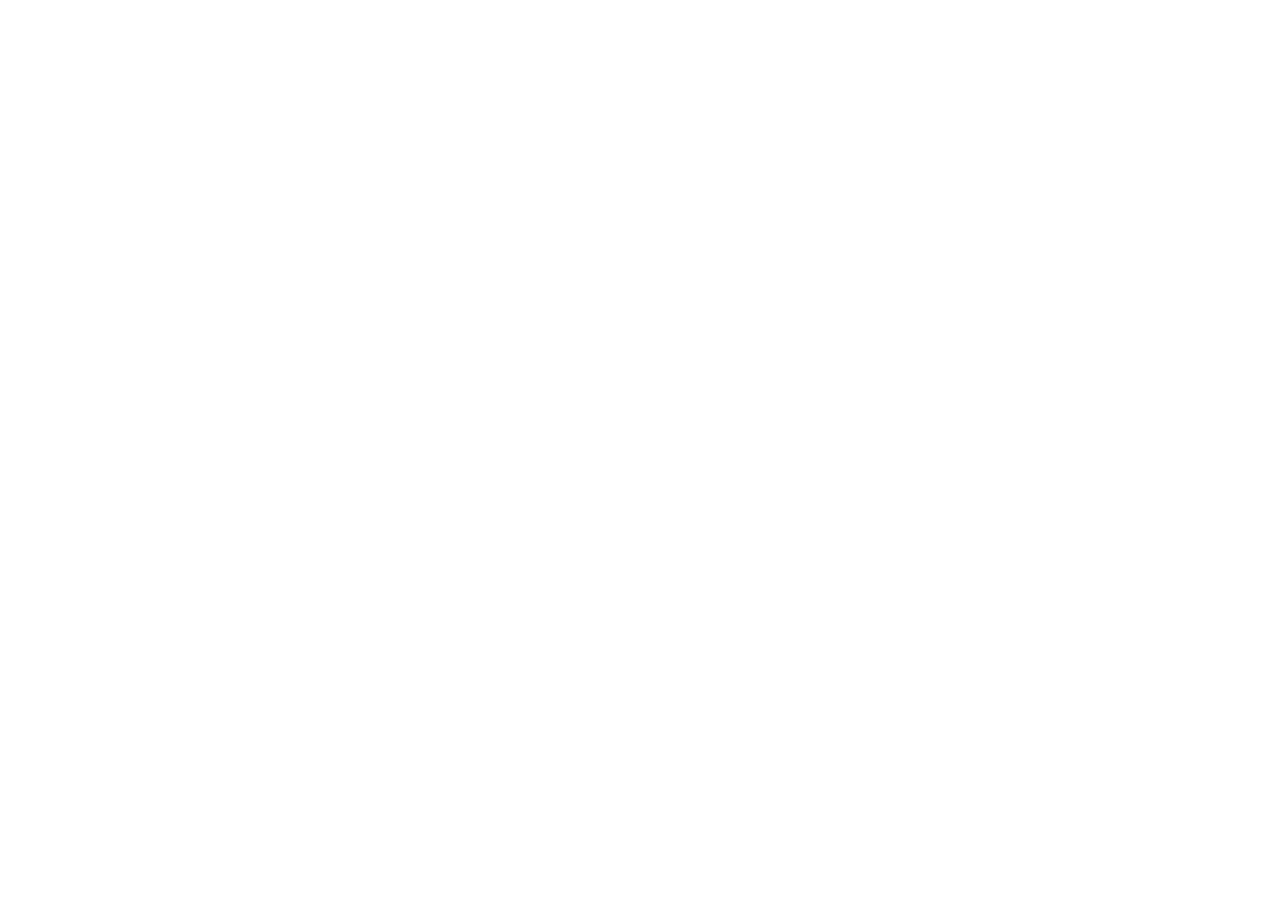
==== admin/index.html @ 302125f1 "Add editable SoButy website" ====
<!doctype html>
<html lang="zh-CN">
<head>
  <meta charset="utf-8">
  <meta name="viewport" content="width=device-width, initial-scale=1">
  <meta name="robots" content="noindex">
  <title>SoButy+ 在线编辑后台</title>
</head>
<body>
  <script src="https://unpkg.com/decap-cms@3.11.0/dist/decap-cms.js"></script>
</body>
</html>
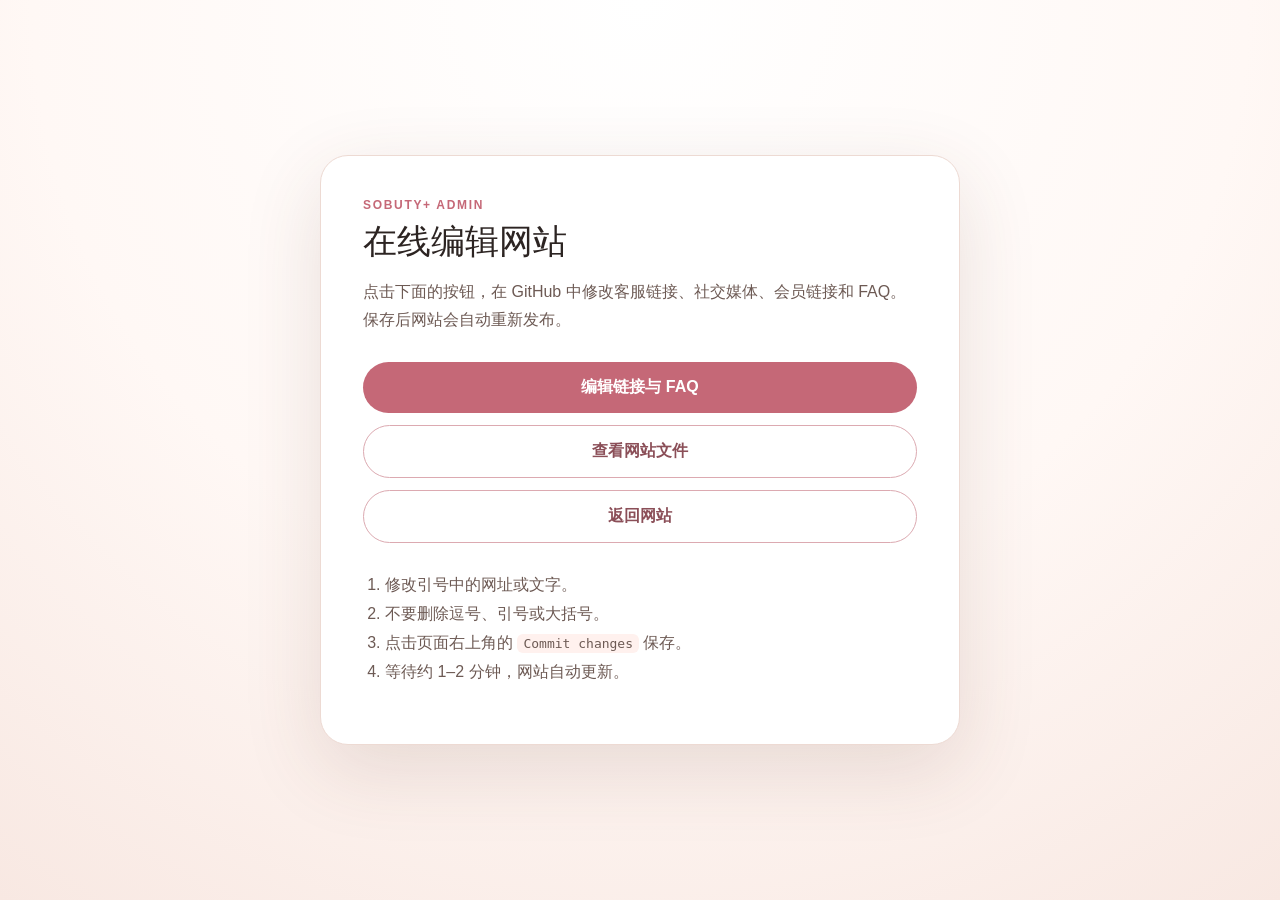
==== commit 5579de09: "Add GitHub online editing dashboard" ====
--- a/admin/index.html
+++ b/admin/index.html
@@ -5,8 +5,39 @@
   <meta name="viewport" content="width=device-width, initial-scale=1">
   <meta name="robots" content="noindex">
   <title>SoButy+ 在线编辑后台</title>
+  <style>
+    :root { font-family: Inter, -apple-system, BlinkMacSystemFont, "Segoe UI", sans-serif; color:#2c2422; background:#fff8f5; }
+    * { box-sizing:border-box; }
+    body { min-height:100vh; margin:0; display:grid; place-items:center; padding:24px; background:radial-gradient(circle at top,#fff 0,#fff8f5 55%,#f8e8e2 100%); }
+    main { width:min(640px,100%); background:#fff; border:1px solid #eddad3; border-radius:28px; padding:42px; box-shadow:0 24px 80px rgba(100,55,42,.14); }
+    .eyebrow { color:#c56877; font-size:12px; font-weight:800; letter-spacing:.14em; }
+    h1 { margin:10px 0 12px; font:500 34px/1.2 Georgia,serif; }
+    p { color:#6d5a54; line-height:1.75; }
+    .actions { display:grid; gap:12px; margin:28px 0; }
+    a { display:block; padding:15px 20px; border-radius:999px; text-align:center; text-decoration:none; font-weight:700; }
+    .primary { color:#fff; background:#c56877; }
+    .secondary { color:#8b4f58; border:1px solid #dcaab1; }
+    ol { padding-left:22px; color:#6d5a54; line-height:1.8; }
+    code { background:#fff1ee; padding:2px 6px; border-radius:6px; }
+    @media(max-width:520px){ main{padding:28px 22px} h1{font-size:28px} }
+  </style>
 </head>
 <body>
-  <script src="https://unpkg.com/decap-cms@3.11.0/dist/decap-cms.js"></script>
+  <main>
+    <div class="eyebrow">SOBUTY+ ADMIN</div>
+    <h1>在线编辑网站</h1>
+    <p>点击下面的按钮，在 GitHub 中修改客服链接、社交媒体、会员链接和 FAQ。保存后网站会自动重新发布。</p>
+    <div class="actions">
+      <a class="primary" href="https://github.com/yongle256-commits/sobuty-site/edit/main/content/settings.json">编辑链接与 FAQ</a>
+      <a class="secondary" href="https://github.com/yongle256-commits/sobuty-site">查看网站文件</a>
+      <a class="secondary" href="../">返回网站</a>
+    </div>
+    <ol>
+      <li>修改引号中的网址或文字。</li>
+      <li>不要删除逗号、引号或大括号。</li>
+      <li>点击页面右上角的 <code>Commit changes</code> 保存。</li>
+      <li>等待约 1–2 分钟，网站自动更新。</li>
+    </ol>
+  </main>
 </body>
 </html>
